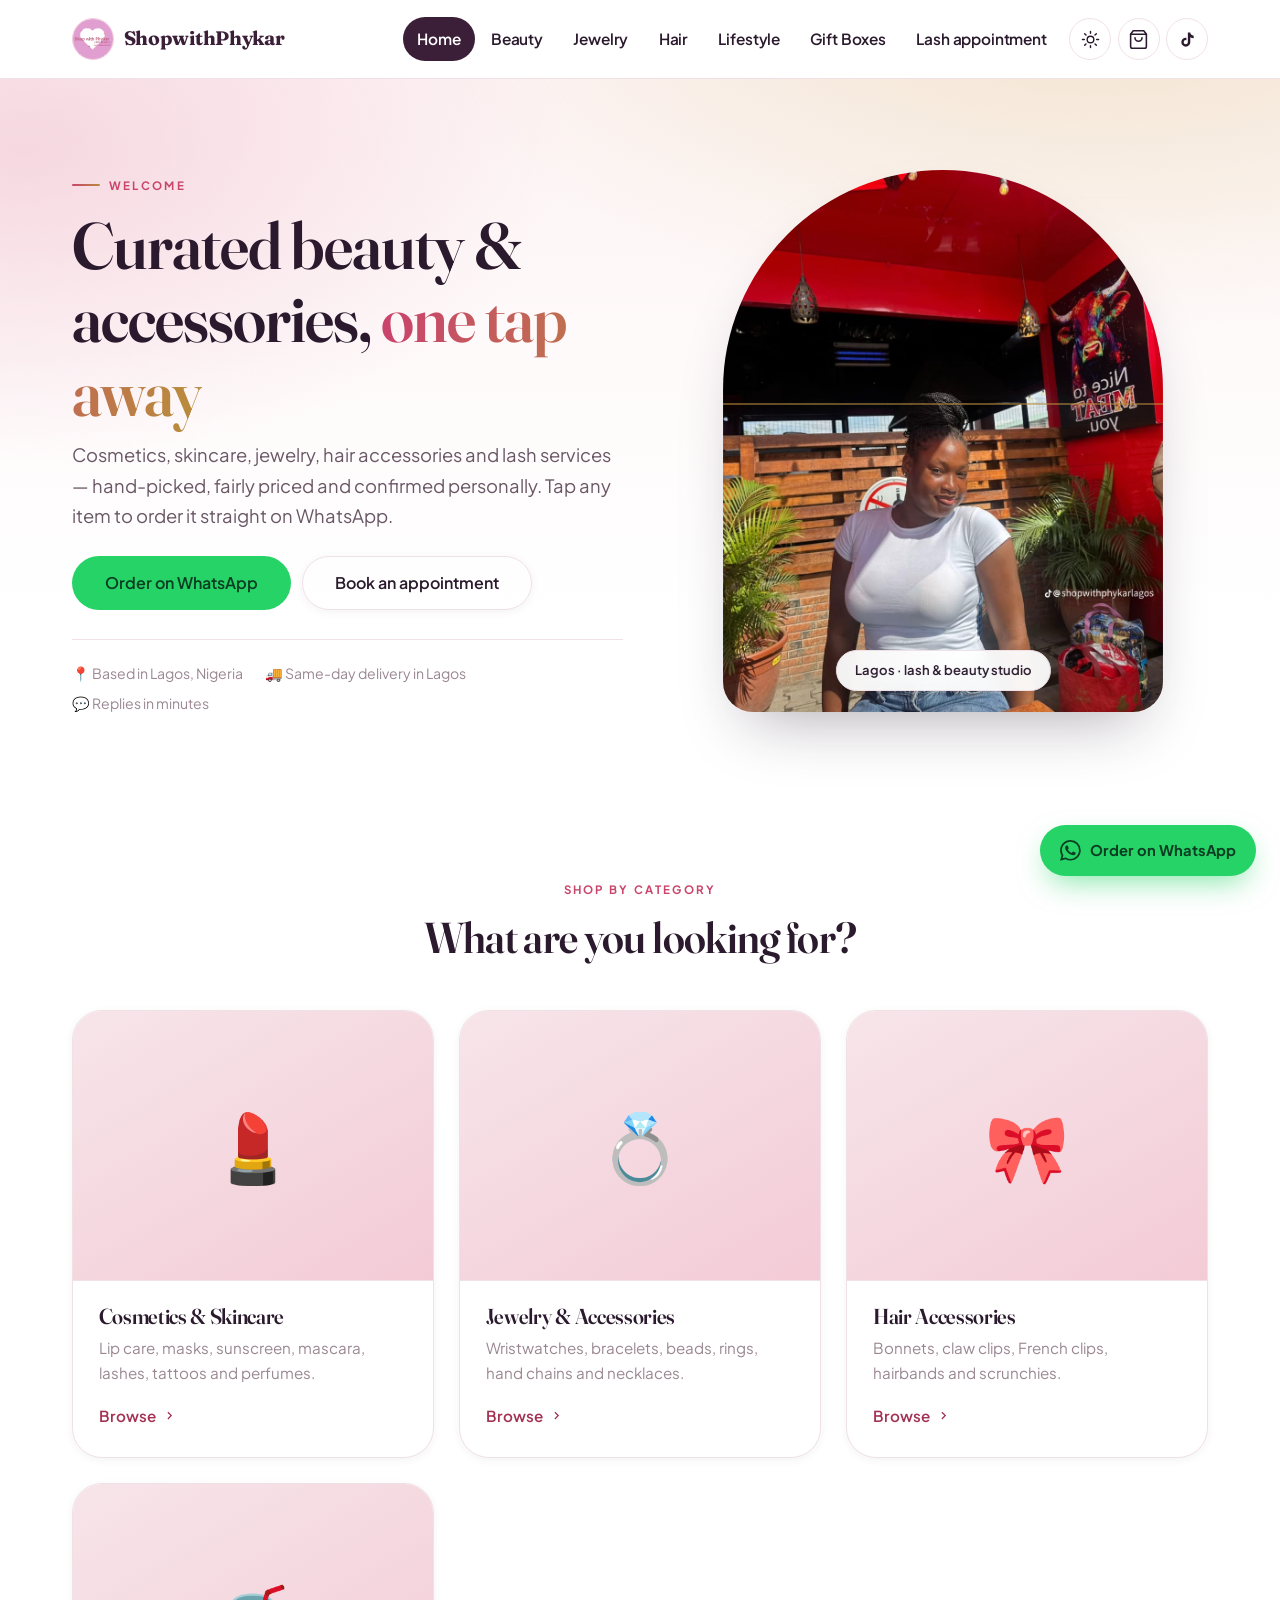
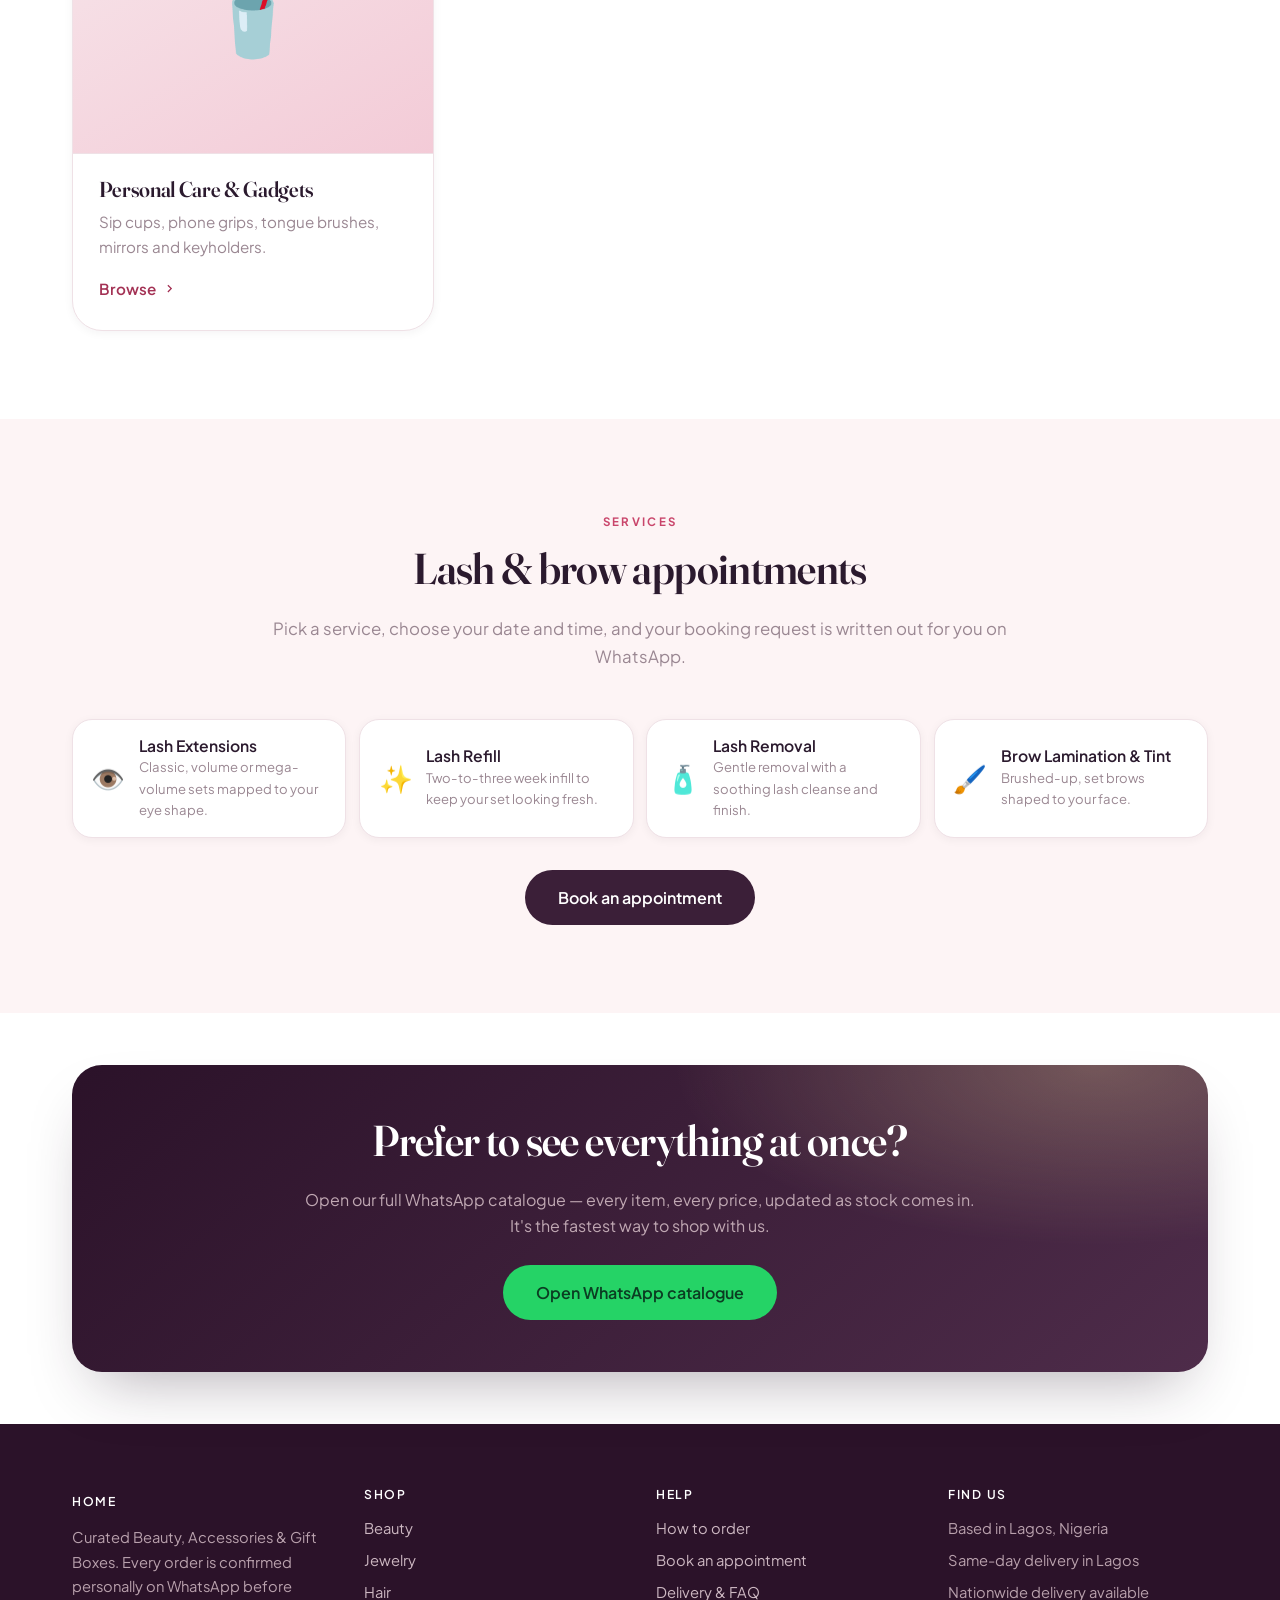
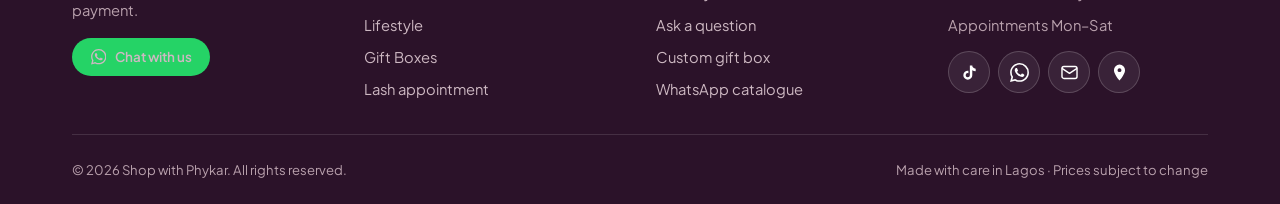
==== index.html @ 99efc70b "Shop with Phykar storefront Static multi-page lash and beauty studio site. No build step - the repo " ====
<!DOCTYPE html>
<html lang="en">
<head>
<meta charset="utf-8">
<meta name="viewport" content="width=device-width, initial-scale=1">
<!-- Colour theme, resolved before first paint so dark mode never flashes light.
     Must stay inline and in <head>: app.js loads at the end of <body> and would
     be far too late. A stored choice wins over the OS preference, so turning
     dark mode off is not silently undone on the next visit. -->
<script>(function(){var d=document.documentElement,t="light";try{var s=localStorage.getItem("phykar.theme.v1");if(s==="dark"||s==="light"){t=s}else if(window.matchMedia&&matchMedia("(prefers-color-scheme: dark)").matches){t="dark"}}catch(e){}d.setAttribute("data-theme",t)})();</script>
<title>Shop with Phykar | Beauty, Accessories &amp; Gift Boxes in Lagos</title>
<meta name="description" content="Cosmetics, skincare, jewelry, hair accessories, lash and beauty services and gift boxes from ₦10,000. Book an appointment or order in one tap on WhatsApp.">
<meta name="theme-color" content="#3b1f38">
<link rel="canonical" href="index.html">

<meta property="og:type" content="website">
<meta property="og:title" content="Shop with Phykar | Curated Beauty, Accessories &amp; Gift Boxes">
<meta property="og:description" content="Cosmetics, jewelry, hair accessories and beauty services. Order in one tap on WhatsApp. Gift boxes from ₦10,000.">
<meta property="og:site_name" content="Shop with Phykar">
<meta property="og:locale" content="en_NG">
<meta name="twitter:card" content="summary_large_image">

<link rel="icon" href="assets/img/logo.png" type="image/png" sizes="any">
<link rel="apple-touch-icon" href="assets/img/logo.png">
<link rel="preconnect" href="https://fonts.googleapis.com">
<link rel="preconnect" href="https://fonts.gstatic.com" crossorigin>
<link href="https://fonts.googleapis.com/css2?family=Fraunces:opsz,wght@9..144,500;9..144,600;9..144,700&family=Plus+Jakarta+Sans:wght@400;500;600;700&display=swap" rel="stylesheet">
<link rel="stylesheet" href="assets/css/styles.css">

<script type="application/ld+json">
{
  "@context": "https://schema.org",
  "@type": "Store",
  "name": "Shop with Phykar",
  "description": "Curated cosmetics, skincare, jewelry, hair accessories, beauty services and gift boxes. Direct WhatsApp ordering.",
  "areaServed": "Nigeria",
  "currenciesAccepted": "NGN",
  "telephone": "+2348101447062",
  "sameAs": ["https://www.tiktok.com/@shopwithphykarlagos"],
  "potentialAction": {
    "@type": "ContactPoint",
    "telephone": "+2348101447062",
    "contactType": "customer service",
    "availableLanguage": ["en"]
  }
}
</script>
</head>

<body data-page="index.html">
<a class="skip-link" href="#main">Skip to content</a>

<header id="site-header"></header>

<main id="main">

  <!-- ================================================== HERO =========== -->
  <section class="hero">
    <div class="wrap hero-grid">
      <div>
        <span class="eyebrow">Welcome</span>
        <h1>Curated beauty &amp; accessories, <span class="accent">one tap away</span></h1>
        <p class="hero-lede">
          Cosmetics, skincare, jewelry, hair accessories and lash services — hand-picked,
          fairly priced and confirmed personally. Tap any item to order it straight on WhatsApp.
        </p>

        <div class="hero-actions">
          <a class="btn btn-wa btn-lg" data-wa="Hi Phykar! I'd like to place an order 🙏" href="#">Order on WhatsApp</a>
          <a class="btn btn-ghost btn-lg" href="appointments.html">Book an appointment</a>
        </div>

        <div class="hero-meta">
          <span>📍 Based in Lagos, Nigeria</span>
          <span>🚚 Same-day delivery in Lagos</span>
          <span>💬 Replies in minutes</span>
        </div>
      </div>

      <div class="hero-portrait" id="brand-face" aria-hidden="true"></div>
    </div>
  </section>

  <!-- ================================================== CATEGORIES ====== -->
  <section id="categories">
    <div class="wrap">
      <div class="section-head center">
        <span class="eyebrow">Shop by category</span>
        <h2>What are you looking for?</h2>
      </div>
      <div class="grid cat-grid" id="category-cards"></div>
    </div>
  </section>

  <!-- ================================================== SERVICES ======== -->
  <section id="services" class="bg-blush">
    <div class="wrap">
      <div class="section-head center">
        <span class="eyebrow">Services</span>
        <h2>Lash &amp; brow appointments</h2>
        <p>Pick a service, choose your date and time, and your booking request is written out for you on WhatsApp.</p>
      </div>
      <div class="svc-strip" id="service-strip"></div>
      <div style="margin-top:2rem;text-align:center">
        <a class="btn btn-dark btn-lg" href="appointments.html">Book an appointment</a>
      </div>
    </div>
  </section>

  <!-- ================================================== CTA BANNER ====== -->
  <section class="tight">
    <div class="wrap">
      <div class="cta">
        <h2>Prefer to see everything at once?</h2>
        <p>
          Open our full WhatsApp catalogue — every item, every price, updated as stock comes in.
          It's the fastest way to shop with us.
        </p>
        <div class="cta-actions">
          <a class="btn btn-wa btn-lg" href="https://wa.me/c/2348101447062" target="_blank" rel="noopener">Open WhatsApp catalogue</a>
        </div>
      </div>
    </div>
  </section>

</main>

<footer id="site-footer"></footer>
<a id="wa-float" href="#"></a>

<script src="assets/js/data.js"></script>
<script src="assets/js/app.js"></script>
<script>
  /* wire the hero buttons through the shared WhatsApp link builder */
  (function () {
    var ready = setInterval(function () {
      if (!window.Phykar) return;
      clearInterval(ready);
      document.querySelectorAll("[data-wa]").forEach(function (a) {
        a.href = window.Phykar.waLink(a.getAttribute("data-wa"));
        a.target = "_blank";
        a.rel = "noopener";
      });
    }, 30);
  })();
</script>
</body>
</html>
---- assets/css/styles.css ----
/* ==========================================================================
   Shop with Phykar — Design System
   One stylesheet for every page. Mobile-first, no build step.
   1. Tokens      5. Header/nav      9.  Bundles
   2. Reset       6. Hero            10. Box builder
   3. Layout      7. Cards           11. Appointments
   4. Buttons     8. Products        12. Footer, float, motion
   ========================================================================== */

/* --------------------------------------------------------------------------
   1. Tokens
   -------------------------------------------------------------------------- */
:root {
  /* Brand */
  --plum:        #3b1f38;
  --plum-deep:   #2b1229;
  --plum-soft:   #4e2c4a;
  --rose:        #c9456b;
  --rose-deep:   #a33154;
  --rose-light:  #f3cbd7;
  --blush:       #fdf4f5;
  --blush-2:     #f7e5ea;
  --gold:        #b98a3e;
  --gold-light:  #e4cd97;
  --cream:       #fcf8f3;

  /* Neutrals */
  --ink:         #2b1a2e;
  --body:        #6a5765;
  --muted:       #9a8792;
  --line:        #efe1e6;
  --surface:     #ffffff;

  /* Semantic */
  --wa:          #25d366;
  --wa-deep:     #1da851;
  --wa-ink:      #0b3d22;
  --tt:          #111111;
  --tt-pink:     #fe2c55;
  --tt-cyan:     #25f4ee;

  /* Type */
  --font-display: "Fraunces", Georgia, "Times New Roman", serif;
  --font-body:    "Plus Jakarta Sans", -apple-system, BlinkMacSystemFont, "Segoe UI", Roboto, Helvetica, Arial, sans-serif;

  /* Space + shape */
  --wrap: 1200px;
  --gap: clamp(1rem, 2.4vw, 1.75rem);
  --radius-sm: 12px;
  --radius: 20px;
  --radius-lg: 30px;
  --shadow-sm: 0 2px 10px rgba(43, 26, 46, .05);
  --shadow: 0 12px 32px -14px rgba(43, 26, 46, .22);
  --shadow-lg: 0 30px 64px -26px rgba(43, 26, 46, .38);
  --ring: 0 0 0 3px rgba(201, 69, 107, .26);

  /* Semantic surface tokens. Kept separate from the raw palette so dark mode
     only has to re-point these instead of hunting down hardcoded colours. */
  --page:      #ffffff;                /* page canvas, distinct from card --surface */
  --glass:     rgba(255, 255, 255, .9);/* sticky header backdrop */
  --rose-text: #c9456b;                /* rose used as text, not as a fill */
  --pick-on:   #fff5f7;                /* selected service / bundle pick */
  --art-glow:  rgba(255, 255, 255, .5);/* sheen over product art */
  --chip-bg:   rgba(255, 255, 255, .94);/* floating chip over a photo */
  --chip-ink:  #2b1a2e;                /* text on that chip */
  --chip-line: #efe1e6;                /* border on that chip */

  color-scheme: light;
}

/* --------------------------------------------------------------------------
   1b. Dark mode

   Only the semantic tokens above change. Every component in this file paints
   from tokens, so nothing else needs a dark-specific rule. `html[...]` beats
   `:root` on specificity so no !important is needed anywhere.
   -------------------------------------------------------------------------- */
html[data-theme="dark"] {
  color-scheme: dark;

  --page:      #150d16;
  --surface:   #221629;
  --blush:     #2b1c30;
  --blush-2:   #332034;
  --cream:     #1e1420;

  --ink:       #f7edf2;
  --body:      #d9c7d2;
  --muted:     #a9929f;
  --line:      #3a2a3d;

  --plum:      #4a2745;
  --plum-soft: #5a3053;
  --gold:      #d3a355;

  /* Links and rose-coloured text need lifting to stay legible on a dark
     canvas; rose used as a fill stays put so white-on-rose keeps its ratio. */
  --rose-deep: #f0a0ba;
  --rose-text: #e5809f;
  --rose-light:#7a4a5f;

  --glass:     rgba(21, 13, 22, .82);
  --pick-on:   rgba(201, 69, 107, .2);
  --art-glow:  rgba(255, 255, 255, .06);
  /* A chip that stays white would put near-white text on a near-white pill,
     so it flips to a dark translucent one and the ink flips with it. */
  --chip-bg:   rgba(21, 13, 22, .78);
  --chip-ink:  #f7edf2;
  --chip-line: #3a2a3d;

  /* Dark surfaces rely on borders more than shadows, so deepen rather than
     soften them. */
  --shadow-sm: 0 2px 10px rgba(0, 0, 0, .45);
  --shadow:    0 12px 32px -14px rgba(0, 0, 0, .65);
  --shadow-lg: 0 30px 64px -26px rgba(0, 0, 0, .8);
  --ring:      0 0 0 3px rgba(201, 69, 107, .5);
}

/* --------------------------------------------------------------------------
   2. Reset + base
   -------------------------------------------------------------------------- */
*, *::before, *::after { box-sizing: border-box; }

html { -webkit-text-size-adjust: 100%; scroll-behavior: smooth; }

body {
  margin: 0;
  background: var(--page);
  color: var(--body);
  font-family: var(--font-body);
  font-size: 1rem;
  line-height: 1.65;
  -webkit-font-smoothing: antialiased;
  overflow-x: hidden;
}

img, svg, picture { max-width: 100%; display: block; }
button, input, select, textarea { font: inherit; color: inherit; }
a { color: var(--rose-deep); text-decoration: none; }
a:hover { text-decoration: underline; }

h1, h2, h3, h4 {
  font-family: var(--font-display);
  color: var(--ink);
  line-height: 1.12;
  margin: 0 0 .5em;
  font-weight: 600;
  letter-spacing: -.015em;
  font-variation-settings: "opsz" 96, "SOFT" 0, "WONK" 0;
}
h1 { font-size: clamp(2.3rem, 6vw, 4.1rem); }
h2 { font-size: clamp(1.75rem, 4vw, 2.7rem); }
h3 { font-size: clamp(1.1rem, 2.2vw, 1.4rem); }
p  { margin: 0 0 1rem; }
strong { color: var(--ink); font-weight: 600; }

:focus-visible { outline: none; box-shadow: var(--ring); border-radius: 8px; }

.skip-link {
  position: absolute;
  left: -9999px;
  top: 0;
  z-index: 200;
  background: var(--plum);
  color: #fff;
  padding: .75rem 1.25rem;
  border-radius: 0 0 var(--radius-sm) 0;
}
.skip-link:focus { left: 0; }

/* --------------------------------------------------------------------------
   3. Layout
   -------------------------------------------------------------------------- */
.wrap {
  width: 100%;
  max-width: var(--wrap);
  margin-inline: auto;
  padding-inline: clamp(1.1rem, 4vw, 2rem);
}

section { padding-block: clamp(3rem, 7vw, 5.5rem); }
section.tight { padding-block: clamp(2rem, 4.5vw, 3.25rem); }

.section-head { max-width: 62ch; margin-bottom: clamp(1.75rem, 4vw, 3rem); }
.section-head.center { margin-inline: auto; text-align: center; }
.section-head p { color: var(--muted); font-size: 1.05rem; margin-bottom: 0; }

.eyebrow {
  display: inline-flex;
  align-items: center;
  gap: .55rem;
  font-size: .72rem;
  font-weight: 700;
  letter-spacing: .2em;
  text-transform: uppercase;
  color: var(--rose-text);
  margin-bottom: .9rem;
}
.eyebrow::before {
  content: "";
  width: 28px;
  height: 2px;
  border-radius: 2px;
  background: linear-gradient(90deg, var(--rose), var(--gold));
}
.section-head.center .eyebrow::before { display: none; }

.bg-blush { background: var(--blush); }
.bg-cream { background: var(--cream); }
.bg-plum  { background: var(--plum); color: #e6d5dd; }
.bg-plum h2, .bg-plum h3 { color: #fff; }
.bg-plum .section-head p { color: #c0a8b3; }

/* --------------------------------------------------------------------------
   4. Buttons
   -------------------------------------------------------------------------- */
.btn {
  --btn-bg: var(--rose);
  --btn-fg: #fff;
  display: inline-flex;
  align-items: center;
  justify-content: center;
  gap: .55rem;
  padding: .85rem 1.6rem;
  border: 1px solid transparent;
  border-radius: 999px;
  background: var(--btn-bg);
  color: var(--btn-fg);
  font-size: .93rem;
  font-weight: 600;
  line-height: 1.2;
  text-align: center;
  cursor: pointer;
  transition: transform .18s ease, box-shadow .18s ease, background .18s ease, color .18s ease;
  text-decoration: none;
}
.btn:hover { text-decoration: none; transform: translateY(-2px); }
.btn:active { transform: translateY(0); }

.btn-wa    { --btn-bg: var(--wa);    --btn-fg: var(--wa-ink); }
.btn-wa:hover { --btn-bg: var(--wa-deep); --btn-fg: #fff; }
.btn-dark   { --btn-bg: var(--plum); }
.btn-dark:hover { --btn-bg: var(--plum-soft); }
.btn-ghost  {
  --btn-bg: transparent;
  --btn-fg: var(--ink);
  border-color: var(--line);
  box-shadow: var(--shadow-sm);
}
.btn-ghost:hover { border-color: var(--rose); color: var(--rose-deep); }
.btn-onDark { --btn-bg: #fff; --btn-fg: var(--plum); }
.btn-onDark:hover { --btn-bg: var(--cream); }
.btn-tt     { --btn-bg: var(--tt); --btn-fg: #fff; }
.btn-tt:hover { --btn-bg: #2a2a2a; }
.btn-lg  { padding: 1.05rem 2rem; font-size: 1rem; }
.btn-sm  { padding: .6rem 1.1rem; font-size: .84rem; }
.btn-block { width: 100%; }
.btn[disabled], .btn[aria-disabled="true"] { opacity: .45; pointer-events: none; }
.btn .ico { width: 1.15em; height: 1.15em; flex: none; }

.link-arrow {
  display: inline-flex;
  align-items: center;
  gap: .4rem;
  font-weight: 600;
  color: var(--rose-deep);
}
.link-arrow .ico { width: 1em; height: 1em; transition: transform .18s ease; }
.link-arrow:hover .ico { transform: translateX(4px); }

/* --------------------------------------------------------------------------
   5. Header / nav — brand left, links + cart + TikTok right
   -------------------------------------------------------------------------- */
.site-header {
  position: sticky;
  top: 0;
  z-index: 90;
  background: var(--glass);
  backdrop-filter: blur(16px);
  -webkit-backdrop-filter: blur(16px);
  border-bottom: 1px solid var(--line);
  transition: box-shadow .2s ease;
}
.site-header.scrolled { box-shadow: var(--shadow-sm); }

.nav {
  display: flex;
  align-items: center;
  gap: .5rem;
  min-height: 78px;
  padding-block: .6rem;
}

/* Brand lockup, far left: circular logo beside the wordmark. The auto right
   margin is what pushes the nav links, cart and TikTok across to the right. */
.brand {
  display: inline-flex;
  align-items: center;
  gap: .6rem;
  margin-right: auto;
  min-width: 0;
  text-decoration: none;
  color: var(--plum);
}
.brand:hover { text-decoration: none; }
.brand-mark {
  flex: none;
  display: grid;
  place-items: center;
  width: 42px;
  height: 42px;
  padding: 0;
  border-radius: 50%;
  border: 1.5px solid var(--rose-light);
  background: linear-gradient(135deg, var(--rose) 0%, var(--gold) 100%);
  overflow: hidden;
}
.brand-mark img { display: block; width: 100%; height: 100%; object-fit: cover; }
.brand-name {
  font-family: var(--font-display);
  font-size: 1.22rem;
  font-weight: 700;
  letter-spacing: -.015em;
  line-height: 1.1;
  color: var(--plum);
  white-space: nowrap;
  transition: color .18s ease;
}
.brand:hover .brand-name { color: var(--rose-deep); }
.brand:focus-visible { outline: 2px solid var(--rose); outline-offset: 4px; border-radius: 999px; }

.nav-links { display: flex; align-items: center; gap: .1rem; list-style: none; margin: 0; padding: 0; }
.nav-links a {
  display: block;
  padding: .6rem .9rem;
  border-radius: 999px;
  color: var(--ink);
  font-size: .96rem;
  font-weight: 600;
  letter-spacing: -.01em;
  white-space: nowrap;
  transition: background .18s ease, color .18s ease;
}
.nav-links a:hover { background: var(--blush-2); color: var(--rose-deep); text-decoration: none; }
.nav-links a[aria-current="page"] { background: var(--plum); color: #fff; }

/* Footer "Home" link, in place of the old wordmark tile.
   Its typography comes from the shared .site-footer h4 rule further down, so it
   always matches the Shop / Help / Find us headings. */
.foot-home {
  display: inline-block;
  color: #fff !important;
  text-decoration: none;
}
.foot-home:hover { color: var(--rose-light, #f3c6d3) !important; text-decoration: underline; text-underline-offset: 4px; }
.site-footer .foot-home:focus-visible { outline: 2px solid #fff; outline-offset: 4px; border-radius: 4px; }

.nav-actions { display: flex; align-items: center; gap: .4rem; }

.icon-btn {
  display: inline-grid;
  place-items: center;
  width: 42px;
  height: 42px;
  border-radius: 50%;
  border: 1px solid var(--line);
  background: var(--surface);
  color: var(--ink);
  transition: transform .18s ease, border-color .18s ease, background .18s ease;
}
.icon-btn:hover { text-decoration: none; transform: translateY(-2px); border-color: var(--rose-light); background: var(--blush); }
.icon-btn .ico { width: 19px; height: 19px; }
.icon-btn.tt:hover { background: var(--tt); border-color: var(--tt); color: #fff; }

/* Dark mode toggle. Only one of the two glyphs is ever mounted, and the sun
   means "switch to light", the moon means "switch to dark". */
.theme-toggle .ico-moon { display: none; }
html[data-theme="dark"] .theme-toggle .ico-sun { display: none; }
html[data-theme="dark"] .theme-toggle .ico-moon { display: block; }

.nav-toggle {
  display: none;
  width: 44px;
  height: 44px;
  padding: 0;
  border: 1px solid var(--line);
  border-radius: 14px;
  background: var(--surface);
  cursor: pointer;
}
.nav-toggle span {
  display: block;
  width: 19px;
  height: 2px;
  margin: 3.5px auto;
  border-radius: 2px;
  background: var(--ink);
  transition: transform .25s ease, opacity .2s ease;
}
.nav-toggle[aria-expanded="true"] span:nth-child(1) { transform: translateY(5.5px) rotate(45deg); }
.nav-toggle[aria-expanded="true"] span:nth-child(2) { opacity: 0; }
.nav-toggle[aria-expanded="true"] span:nth-child(3) { transform: translateY(-5.5px) rotate(-45deg); }

/* Mobile: burger left, actions right, links in the drawer */
@media (max-width: 1000px) {
  .nav { min-height: 70px; }
  .nav-toggle { display: block; }
  .desktop-only { display: none !important; }

  .nav-menu {
    position: fixed;
    inset: 70px 0 auto 0;
    background: var(--surface);
    border-bottom: 1px solid var(--line);
    box-shadow: var(--shadow);
    padding: .5rem clamp(1.1rem, 4vw, 2rem) 1.5rem;
    display: none;
    max-height: calc(100dvh - 70px);
    overflow-y: auto;
  }
  .nav-menu.open { display: block; }
  .nav-links { flex-direction: column; align-items: stretch; gap: .2rem; }
  .nav-links a {
    padding: 1rem 1.1rem;
    border-radius: 14px;
    font-size: 1.12rem;
    font-weight: 600;
    border-bottom: 1px solid var(--line);
  }
  .nav-links li:last-child a { border-bottom: 0; }
  .nav-menu .btn { margin-top: .9rem; }
}
@media (min-width: 1001px) {
  /* the drawer is mobile-only: never render its links alongside the desktop bar */
  .nav-menu { display: none; }
}

/* Narrow phones: shrink the lockup so the burger, theme toggle and cart still
   fit on the row. */
@media (max-width: 460px) {
  .brand { gap: .45rem; }
  .brand-mark { width: 36px; height: 36px; }
  .brand-name { font-size: 1.02rem; }
}

/* The mobile row is: lockup | burger | theme toggle + cart + TikTok. Once
   TikTok is dropped there is room to 380px, so it goes first — it is still in
   the social row of the footer on every page. */
@media (max-width: 430px) {
  .nav-actions .tt { display: none; }
}

/* Below that the wordmark no longer fits beside the burger and two buttons.
   Drop the text and keep the circular mark; .brand's aria-label still carries
   the full name, so the link is still named for screen readers. */
@media (max-width: 380px) {
  .brand-name { display: none; }
}

/* 1001-1200px: the tightest part of the desktop bar. The lockup shares the row
   with all seven links — the last one, "Lash appointment", is by far the
   longest — plus three action buttons. Trim the wordmark, the link type and the
   buttons across this band; wider than 1200px there is room at full size. */
@media (min-width: 1001px) and (max-width: 1200px) {
  .brand-name { font-size: 1.05rem; }
  .nav-links a { font-size: .9rem; padding-inline: .6rem; }
  .nav-actions .icon-btn { width: 40px; height: 40px; }
}

/* --------------------------------------------------------------------------
   6. Hero
   -------------------------------------------------------------------------- */
.hero {
  position: relative;
  overflow: hidden;
  background:
    radial-gradient(1100px 520px at 86% -10%, rgba(228, 205, 151, .4), transparent 62%),
    radial-gradient(900px 520px at 2% 10%, rgba(243, 203, 215, .7), transparent 60%),
    linear-gradient(180deg, var(--blush), var(--page) 76%);
  padding-block: clamp(2.5rem, 7vw, 5.5rem) clamp(2.5rem, 6vw, 4.5rem);
}
.hero-grid { display: grid; gap: clamp(2rem, 5vw, 3.5rem); align-items: center; grid-template-columns: 1fr; }
@media (min-width: 940px) { .hero-grid { grid-template-columns: 1.02fr .98fr; } }

.hero h1 { margin-bottom: .7rem; }
.hero h1 .accent {
  background: linear-gradient(100deg, var(--rose) 8%, var(--gold) 92%);
  -webkit-background-clip: text;
  background-clip: text;
  color: transparent;
}
.hero-lede { font-size: clamp(1.02rem, 2vw, 1.15rem); max-width: 52ch; color: var(--body); }
.hero-actions { display: flex; flex-wrap: wrap; gap: .7rem; margin: 1.5rem 0 0; }

.hero-meta {
  display: flex;
  flex-wrap: wrap;
  gap: .4rem 1.4rem;
  font-size: .88rem;
  color: var(--muted);
  margin-top: 1.8rem;
  padding-top: 1.4rem;
  border-top: 1px solid var(--line);
}

/* Brand portrait */
.hero-portrait { position: relative; }
.portrait-frame {
  position: relative;
  border-radius: 220px 220px var(--radius-lg) var(--radius-lg);
  overflow: hidden;
  box-shadow: var(--shadow-lg);
  background: linear-gradient(160deg, var(--blush-2), var(--rose-light));
  aspect-ratio: 3 / 3.7;
  max-width: 440px;
  margin-inline: auto;
}
.portrait-frame img { width: 100%; height: 100%; object-fit: cover; object-position: center 22%; }
.portrait-ring {
  position: absolute;
  inset: -14px -14px auto -14px;
  height: 46%;
  border: 2px solid var(--gold);
  border-radius: 220px 220px 0 0 / 180px 180px 0 0;
  pointer-events: none;
  opacity: .55;
}
.portrait-tag {
  position: absolute;
  left: 50%;
  bottom: 1.35rem;
  transform: translateX(-50%);
  background: var(--chip-bg);
  backdrop-filter: blur(8px);
  border: 1px solid var(--chip-line);
  border-radius: 999px;
  padding: .55rem 1.1rem;
  font-size: .82rem;
  font-weight: 600;
  color: var(--chip-ink);
  white-space: nowrap;
  box-shadow: var(--shadow-sm);
}
@media (max-width: 940px) { .portrait-frame { max-width: 340px; } }

/* --------------------------------------------------------------------------
   7. Cards
   -------------------------------------------------------------------------- */
.grid { display: grid; gap: var(--gap); }
.grid-2 { grid-template-columns: repeat(auto-fit, minmax(min(100%, 300px), 1fr)); }
.grid-3 { grid-template-columns: repeat(auto-fit, minmax(min(100%, 280px), 1fr)); }
.grid-4 { grid-template-columns: repeat(auto-fit, minmax(min(100%, 230px), 1fr)); }

.card {
  position: relative;
  display: flex;
  flex-direction: column;
  background: var(--surface);
  border: 1px solid var(--line);
  border-radius: var(--radius);
  padding: 1.5rem;
  box-shadow: var(--shadow-sm);
  transition: transform .22s ease, box-shadow .22s ease, border-color .22s ease;
}
.card:hover { transform: translateY(-5px); box-shadow: var(--shadow); border-color: var(--rose-light); }
.card h3 { margin-bottom: .4rem; }
.card p  { color: var(--muted); font-size: .95rem; }

.card-icon {
  width: 50px;
  height: 50px;
  border-radius: 15px;
  display: grid;
  place-items: center;
  font-size: 1.45rem;
  margin-bottom: 1rem;
  background: linear-gradient(140deg, var(--blush-2), var(--rose-light));
  border: 1px solid var(--line);
}
.card-foot {
  margin-top: auto;
  padding-top: 1.1rem;
  display: flex;
  align-items: center;
  justify-content: space-between;
  gap: .75rem;
  font-size: .88rem;
  font-weight: 600;
  color: var(--rose-deep);
}

/* Category cards — large, image-forward, the main navigation on the home page */
.cat-grid { grid-template-columns: repeat(auto-fit, minmax(min(100%, 280px), 1fr)); gap: clamp(1.1rem, 2.2vw, 1.6rem); }
.cat-card {
  display: block;
  padding: 0;
  overflow: hidden;
  border-radius: var(--radius-lg);
  background: var(--surface);
  border: 1px solid var(--line);
  box-shadow: var(--shadow-sm);
  transition: transform .24s ease, box-shadow .24s ease, border-color .24s ease;
}
.cat-card:hover { transform: translateY(-7px); box-shadow: var(--shadow-lg); border-color: var(--rose-light); text-decoration: none; }
.cat-art {
  aspect-ratio: 4 / 3;
  display: grid;
  place-items: center;
  font-size: clamp(3rem, 8vw, 4.2rem);
  background: linear-gradient(150deg, var(--blush-2), var(--rose-light));
  border-bottom: 1px solid var(--line);
  transition: background .24s ease;
}
.cat-card:hover .cat-art { background: linear-gradient(150deg, var(--rose-light), var(--gold-light)); }
.cat-body { padding: 1.5rem 1.6rem 1.7rem; }
.cat-body h3 { font-size: 1.35rem; margin-bottom: .4rem; }
.cat-body p { color: var(--muted); font-size: .95rem; margin-bottom: 0; }
.cat-arrow {
  display: inline-flex;
  align-items: center;
  gap: .4rem;
  margin-top: 1.1rem;
  font-weight: 600;
  font-size: .95rem;
  color: var(--rose-deep);
}
.cat-arrow .ico { width: 1em; height: 1em; transition: transform .18s ease; }
.cat-card:hover .cat-arrow .ico { transform: translateX(4px); }

.step-num {
  font-family: var(--font-display);
  font-size: 2.5rem;
  line-height: 1;
  color: var(--rose-light);
  margin-bottom: .4rem;
}

/* CTA strip directly beneath the gift tiers */
.under-cta {
  display: flex;
  flex-wrap: wrap;
  align-items: center;
  justify-content: space-between;
  gap: 1.25rem 2rem;
  margin-top: clamp(2rem, 4vw, 3rem);
  padding: clamp(1.5rem, 3vw, 2.25rem);
  background: var(--blush);
  border: 1px solid var(--line);
  border-radius: var(--radius-lg);
}
.under-cta p { margin: 0; color: var(--muted); max-width: 52ch; }

/* Compact service strip */
.svc-strip { display: grid; gap: .8rem; grid-template-columns: repeat(auto-fit, minmax(min(100%, 210px), 1fr)); }
.svc-item {
  display: flex;
  align-items: center;
  gap: .85rem;
  background: var(--surface);
  border: 1px solid var(--line);
  border-radius: var(--radius);
  padding: 1rem 1.15rem;
  box-shadow: var(--shadow-sm);
  transition: transform .2s ease, box-shadow .2s ease, border-color .2s ease;
}
.svc-item:hover { transform: translateY(-3px); box-shadow: var(--shadow); border-color: var(--rose-light); text-decoration: none; }
.svc-item .ico-face { font-size: 1.7rem; line-height: 1; flex: none; }
.svc-item b { display: block; color: var(--ink); font-size: .98rem; font-weight: 600; line-height: 1.3; }
.svc-item span { font-size: .82rem; color: var(--muted); }

/* --------------------------------------------------------------------------
   8. Products
   -------------------------------------------------------------------------- */
.toolbar { display: flex; flex-wrap: wrap; align-items: center; gap: .75rem; margin-bottom: 1.6rem; }
.search { position: relative; flex: 1 1 240px; min-width: 0; }
.search input {
  width: 100%;
  padding: .8rem 1rem .8rem 2.7rem;
  border: 1px solid var(--line);
  border-radius: 999px;
  background: var(--surface);
  font-size: .95rem;
}
.search input::placeholder { color: var(--muted); }
.search:focus-within { border-color: var(--rose); }
.search .ico { position: absolute; left: 1rem; top: 50%; transform: translateY(-50%); width: 1.05rem; height: 1.05rem; color: var(--muted); pointer-events: none; }

.chips { display: flex; flex-wrap: wrap; gap: .45rem; }
.chip {
  border: 1px solid var(--line);
  background: var(--surface);
  color: var(--body);
  border-radius: 999px;
  padding: .55rem 1rem;
  font-size: .87rem;
  font-weight: 500;
  cursor: pointer;
  transition: all .18s ease;
}
.chip:hover { border-color: var(--rose-light); color: var(--rose-deep); }
.chip[aria-pressed="true"] { background: var(--plum); border-color: var(--plum); color: #fff; }

.products { display: grid; gap: var(--gap); grid-template-columns: repeat(auto-fill, minmax(min(100%, 220px), 1fr)); }

.product {
  display: flex;
  flex-direction: column;
  background: var(--surface);
  border: 1px solid var(--line);
  border-radius: var(--radius);
  overflow: hidden;
  box-shadow: var(--shadow-sm);
  transition: transform .2s ease, box-shadow .2s ease, border-color .2s ease;
}
.product:hover { transform: translateY(-4px); box-shadow: var(--shadow); border-color: var(--rose-light); }

.product-art {
  position: relative;
  aspect-ratio: 1 / 1;
  display: grid;
  place-items: center;
  font-size: 3.2rem;
  background: linear-gradient(150deg, var(--blush-2), var(--surface));
  border-bottom: 1px solid var(--line);
  overflow: hidden;
}
.product-art img { width: 100%; height: 100%; object-fit: cover; }
.product-art::after {
  content: "";
  position: absolute;
  inset: 0;
  background: radial-gradient(circle at 50% 42%, var(--art-glow), transparent 62%);
  pointer-events: none;
}
.product-tag {
  position: absolute;
  top: .6rem;
  left: .6rem;
  z-index: 2;
  background: rgba(43, 26, 46, .88);
  color: #fff;
  font-size: .65rem;
  font-weight: 700;
  letter-spacing: .1em;
  text-transform: uppercase;
  padding: .28rem .6rem;
  border-radius: 999px;
}
.product-tag.bestseller { background: linear-gradient(120deg, var(--rose), var(--gold)); }

.product-body { padding: .95rem 1rem 1.05rem; display: flex; flex-direction: column; flex: 1; }
.product-body h3 { font-size: 1rem; margin-bottom: .25rem; font-family: var(--font-body); font-weight: 600; letter-spacing: -.01em; }
.product-cat { font-size: .73rem; color: var(--muted); text-transform: uppercase; letter-spacing: .08em; margin-bottom: .55rem; }

.price {
  font-family: var(--font-display);
  font-size: 1.18rem;
  font-weight: 600;
  color: var(--ink);
  margin-top: auto;
  display: flex;
  align-items: baseline;
  gap: .35rem;
  flex-wrap: wrap;
}
.price small { font-family: var(--font-body); font-size: .72rem; font-weight: 500; color: var(--muted); }
.price.is-dm { font-family: var(--font-body); font-size: .86rem; font-weight: 600; color: var(--rose-deep); }

.product-actions { display: flex; gap: .45rem; margin-top: .85rem; }
.product-actions .btn { flex: 1; }

.empty {
  grid-column: 1 / -1;
  text-align: center;
  padding: 3rem 1rem;
  color: var(--muted);
  border: 1px dashed var(--line);
  border-radius: var(--radius);
  background: var(--blush);
}

/* --------------------------------------------------------------------------
   9. Bundles
   -------------------------------------------------------------------------- */
.tier-grid { grid-template-columns: repeat(auto-fit, minmax(min(100%, 275px), 1fr)); }

.tier {
  position: relative;
  display: flex;
  flex-direction: column;
  background: var(--surface);
  border: 1px solid var(--line);
  border-radius: var(--radius-lg);
  padding: 1.9rem 1.6rem;
  box-shadow: var(--shadow-sm);
  transition: transform .22s ease, box-shadow .22s ease;
}
.tier:hover { transform: translateY(-6px); box-shadow: var(--shadow-lg); }

.tier.featured {
  border: 2px solid transparent;
  background: linear-gradient(var(--plum), var(--plum)) padding-box,
              linear-gradient(140deg, var(--gold), var(--rose), var(--gold)) border-box;
  color: #e6d5dd;
  box-shadow: var(--shadow-lg);
}
.tier.featured h3, .tier.featured .tier-price { color: #fff; }
.tier.featured li { color: #d7c4cd; border-color: rgba(255, 255, 255, .14); }
.tier.featured li b { color: #fff; }

.tier-ribbon {
  position: absolute;
  top: -13px;
  left: 50%;
  transform: translateX(-50%);
  background: linear-gradient(120deg, var(--gold), #f2dd9a);
  color: var(--plum-deep);
  font-size: .7rem;
  font-weight: 800;
  letter-spacing: .12em;
  text-transform: uppercase;
  padding: .35rem .9rem;
  border-radius: 999px;
  white-space: nowrap;
  box-shadow: var(--shadow-sm);
}
.tier-emoji { font-size: 2.4rem; line-height: 1; margin-bottom: .6rem; }
/* Photo alternative to the tier emoji. Same portrait framing as the product
   cards, inset so the tier's own padding still reads as the card edge. */
.tier-art {
  margin: -.4rem 0 1rem;
  border-radius: var(--radius);
  overflow: hidden;
  background: var(--blush);
  aspect-ratio: 4 / 5;
}
.tier-art img { width: 100%; height: 100%; object-fit: cover; display: block; }
.tier.featured .tier-art { background: rgba(255, 255, 255, .08); }
.tier h3 { margin-bottom: .15rem; }
.tier-sub { font-size: .85rem; color: var(--muted); margin-bottom: 1.1rem; }
.tier.featured .tier-sub { color: #c0a8b3; }

.tier-price {
  font-family: var(--font-display);
  font-size: clamp(2.2rem, 6vw, 2.9rem);
  font-weight: 600;
  color: var(--ink);
  line-height: 1;
  letter-spacing: -.02em;
  display: flex;
  align-items: baseline;
  gap: .3rem;
  margin-bottom: 1.15rem;
}
.tier-price small { font-family: var(--font-body); font-size: .78rem; font-weight: 500; color: var(--muted); letter-spacing: 0; }
.tier.featured .tier-price small { color: #c0a8b3; }

.tier ul { list-style: none; margin: 0 0 1.5rem; padding: 0; display: grid; gap: .55rem; }
.tier li { display: flex; gap: .6rem; font-size: .93rem; color: var(--body); padding-bottom: .55rem; border-bottom: 1px dashed var(--line); }
.tier li:last-child { border-bottom: 0; padding-bottom: 0; }
.tier li .tick { color: var(--rose-text); flex: none; font-weight: 700; }
.tier.featured li .tick { color: var(--gold-light); }
.tier li b { color: var(--ink); font-weight: 600; }
.tier .btn { margin-top: auto; }

/* --------------------------------------------------------------------------
   10. Box builder
   -------------------------------------------------------------------------- */
.builder { display: grid; gap: var(--gap); grid-template-columns: 1fr; align-items: start; }
@media (min-width: 960px) { .builder { grid-template-columns: 1fr 350px; } .builder-summary { position: sticky; top: 100px; } }

.builder-picker, .builder-summary {
  background: var(--surface);
  border: 1px solid var(--line);
  border-radius: var(--radius);
  padding: 1.4rem;
}
.builder-summary { box-shadow: var(--shadow); }
.builder-picker h3 { margin-bottom: .2rem; }
.builder-picker > p { font-size: .92rem; color: var(--muted); }
.builder-group { margin-top: 1.5rem; }
.builder-group > h4 {
  font-family: var(--font-body);
  font-size: .76rem;
  letter-spacing: .14em;
  text-transform: uppercase;
  color: var(--rose-text);
  margin-bottom: .7rem;
  padding-bottom: .45rem;
  border-bottom: 1px solid var(--line);
}
.builder-items { display: grid; gap: .5rem; grid-template-columns: 1fr; }
@media (min-width: 560px) { .builder-items { grid-template-columns: repeat(auto-fill, minmax(min(100%, 285px), 1fr)); } }

.pick-row {
  display: flex;
  align-items: stretch;
  gap: .4rem;
  min-width: 0;
}

.pick {
  display: flex;
  align-items: center;
  gap: .55rem;
  flex: 1 1 auto;
  min-width: 0;
  text-align: left;
  padding: .6rem .7rem;
  border: 1px solid var(--line);
  border-radius: 14px;
  background: var(--surface);
  cursor: pointer;
  transition: all .16s ease;
}
.pick:hover { border-color: var(--rose-light); background: var(--blush); }
.pick .glyph { font-size: 1.35rem; flex: none; }
.pick .txt { min-width: 0; }
.pick .txt b {
  display: block;
  font-size: .86rem;
  font-weight: 600;
  color: var(--ink);
  line-height: 1.25;
  overflow: hidden;
  text-overflow: ellipsis;
  white-space: nowrap;
}
.pick .txt span { font-size: .76rem; color: var(--muted); }
.pick.is-on { border-color: var(--rose); background: var(--pick-on); }

/* − qty + stepper */
.stepper {
  display: flex;
  align-items: center;
  gap: .15rem;
  flex: none;
  padding: .25rem;
  border: 1px solid var(--line);
  border-radius: 14px;
  background: var(--surface);
}
.step {
  width: 32px;
  height: 100%;
  min-height: 34px;
  display: grid;
  place-items: center;
  padding: 0;
  border: 0;
  border-radius: 10px;
  background: var(--blush-2);
  color: var(--ink);
  font-size: 1.15rem;
  font-weight: 700;
  line-height: 1;
  cursor: pointer;
  transition: background .16s ease, color .16s ease;
}
.step:hover:not(:disabled) { background: var(--rose); color: #fff; }
.step:disabled { opacity: .3; cursor: not-allowed; }
.stepper .qty {
  min-width: 24px;
  text-align: center;
  font-size: .85rem;
  font-weight: 700;
  color: var(--ink);
  font-variant-numeric: tabular-nums;
}

.summary-list { list-style: none; margin: 0 0 1rem; padding: 0; max-height: 240px; overflow-y: auto; }
.summary-list li { display: flex; justify-content: space-between; gap: .75rem; font-size: .88rem; padding: .45rem 0; border-bottom: 1px dashed var(--line); }
.summary-list li span:last-child { color: var(--ink); font-weight: 600; white-space: nowrap; }
.summary-list .none { color: var(--muted); font-style: italic; }

.summary-row { display: flex; align-items: center; justify-content: space-between; gap: 1rem; font-size: 1.05rem; font-weight: 700; color: var(--ink); padding: .9rem 0 .2rem; }
.summary-row .tier-price { margin: 0; }
.summary-hint { font-size: .82rem; color: var(--muted); margin-bottom: 1rem; }

.field { margin-bottom: .85rem; }
.field label { display: block; font-size: .8rem; font-weight: 600; color: var(--ink); margin-bottom: .3rem; }
.field input, .field select, .field textarea {
  width: 100%;
  padding: .72rem .9rem;
  border: 1px solid var(--line);
  border-radius: 14px;
  background: var(--surface);
  font-size: .93rem;
}
.field input:focus, .field select:focus, .field textarea:focus { outline: none; border-color: var(--rose); box-shadow: var(--ring); }
.field-row { display: grid; grid-template-columns: 1fr 1fr; gap: .6rem; }
.field .hint { display: block; font-size: .78rem; color: var(--muted); margin-top: .3rem; }

.link-btn { background: none; border: 0; padding: 0; color: var(--rose-deep); font-size: .88rem; font-weight: 600; cursor: pointer; text-decoration: underline; }

/* --------------------------------------------------------------------------
   11. Appointments
   -------------------------------------------------------------------------- */
.appt { display: grid; gap: var(--gap); grid-template-columns: 1fr; align-items: start; }
@media (min-width: 980px) { .appt { grid-template-columns: 1fr 360px; } .appt-summary { position: sticky; top: 100px; } }

.appt-panel {
  background: var(--surface);
  border: 1px solid var(--line);
  border-radius: var(--radius);
  padding: 1.4rem;
  box-shadow: var(--shadow-sm);
}
.appt-panel + .appt-panel { margin-top: var(--gap); }
.appt-step { display: flex; align-items: center; gap: .6rem; margin-bottom: 1rem; }
.appt-step b {
  width: 27px; height: 27px;
  flex: none;
  border-radius: 50%;
  display: grid; place-items: center;
  background: var(--plum); color: #fff;
  font-size: .78rem; font-weight: 700;
  font-family: var(--font-body);
}
.appt-step h3 { margin: 0; font-size: 1.1rem; }

.appt-services { display: grid; gap: .55rem; grid-template-columns: repeat(auto-fill, minmax(min(100%, 235px), 1fr)); }
.svc-pick {
  display: flex;
  align-items: center;
  gap: .7rem;
  width: 100%;
  text-align: left;
  padding: .85rem .95rem;
  border: 1px solid var(--line);
  border-radius: 16px;
  background: var(--surface);
  cursor: pointer;
  transition: all .16s ease;
}
.svc-pick:hover { border-color: var(--rose-light); background: var(--blush); }
.svc-pick .glyph { font-size: 1.5rem; flex: none; }
.svc-pick .txt { min-width: 0; }
.svc-pick .txt b { display: block; color: var(--ink); font-size: .93rem; font-weight: 600; line-height: 1.3; }
.svc-pick .txt span { font-size: .78rem; color: var(--muted); }
.svc-pick .dur { margin-left: auto; font-size: .74rem; color: var(--muted); white-space: nowrap; flex: none; }
.svc-pick[aria-pressed="true"] { border-color: var(--rose); background: var(--pick-on); box-shadow: var(--ring); }

.appt-dates { display: flex; flex-wrap: wrap; gap: .5rem; }
.date-chip {
  border: 1px solid var(--line);
  background: var(--surface);
  border-radius: 16px;
  padding: .6rem .8rem;
  cursor: pointer;
  min-width: 92px;
  text-align: center;
  transition: all .16s ease;
}
.date-chip:hover:not([disabled]) { border-color: var(--rose-light); background: var(--blush); }
.date-chip .dow { display: block; font-size: .7rem; text-transform: uppercase; letter-spacing: .08em; color: var(--muted); }
.date-chip .dnum { display: block; font-family: var(--font-display); font-size: 1.45rem; color: var(--ink); line-height: 1.2; }
.date-chip .dmon { display: block; font-size: .7rem; color: var(--muted); white-space: nowrap; }
.date-chip[aria-pressed="true"] { border-color: var(--plum); background: var(--plum); }
.date-chip[aria-pressed="true"] .dow,
.date-chip[aria-pressed="true"] .dnum,
.date-chip[aria-pressed="true"] .dmon { color: #fff; }
.date-chip[disabled] { opacity: .4; cursor: not-allowed; }

.slots { display: grid; gap: .5rem; grid-template-columns: repeat(auto-fill, minmax(88px, 1fr)); }
.slot {
  border: 1px solid var(--line);
  background: var(--surface);
  color: var(--ink);
  border-radius: 12px;
  padding: .6rem .5rem;
  font-size: .88rem;
  font-weight: 600;
  cursor: pointer;
  transition: all .16s ease;
}
.slot:hover:not([disabled]) { border-color: var(--rose); background: var(--blush); }
.slot[aria-pressed="true"] { background: var(--rose); border-color: var(--rose); color: #fff; }
.slot[disabled] { opacity: .32; cursor: not-allowed; text-decoration: line-through; }

.appt-summary { background: var(--surface); border: 1px solid var(--line); border-radius: var(--radius); padding: 1.4rem; box-shadow: var(--shadow); }
.appt-summary dl { margin: 0 0 1.1rem; display: grid; gap: .55rem; }
.appt-summary dt { font-size: .74rem; text-transform: uppercase; letter-spacing: .1em; color: var(--muted); }
.appt-summary dd { margin: 0; color: var(--ink); font-weight: 600; font-size: 1rem; }
.appt-summary .none { color: var(--muted); font-weight: 500; font-style: italic; }
.appt-note { font-size: .82rem; color: var(--muted); margin: 0 0 1rem; }

.slot-prompt {
  font-size: .88rem;
  color: var(--muted);
  background: none;
  border: 0;
  padding: .1rem 0;
  margin: 0;
  text-align: left;
  white-space: nowrap;
}

/* On the narrowest phones the one-line prompt would overflow its panel, so drop
   a step in size rather than let it wrap or scroll sideways. */
@media (max-width: 360px) {
  .slot-prompt { font-size: .78rem; }
}

.closed-note {
  font-size: .88rem;
  color: var(--rose-deep);
  background: var(--blush);
  border: 1px solid var(--rose-light);
  border-radius: 14px;
  padding: .75rem 1rem;
  margin: 0;
}

/* --------------------------------------------------------------------------
   12. CTA, FAQ, footer, float, toast
   -------------------------------------------------------------------------- */
.cta {
  position: relative;
  overflow: hidden;
  border-radius: var(--radius-lg);
  background:
    radial-gradient(700px 300px at 90% 0%, rgba(228, 205, 151, .3), transparent 60%),
    linear-gradient(140deg, var(--plum-deep), var(--plum-soft));
  color: #e6d5dd;
  padding: clamp(2rem, 5vw, 3.25rem);
  text-align: center;
  box-shadow: var(--shadow-lg);
}
.cta h2 { color: #fff; }
.cta p { color: #c0a8b3; max-width: 56ch; margin-inline: auto; }
.cta-actions { display: flex; flex-wrap: wrap; gap: .7rem; justify-content: center; margin-top: 1.6rem; }

.faq { display: grid; gap: .7rem; max-width: 780px; margin-inline: auto; }
.faq details { border: 1px solid var(--line); border-radius: var(--radius-sm); background: var(--surface); padding: .35rem 1.15rem; }
.faq summary { cursor: pointer; font-weight: 600; color: var(--ink); padding: .9rem 0; list-style: none; display: flex; justify-content: space-between; gap: 1rem; }
.faq summary::-webkit-details-marker { display: none; }
.faq summary::after { content: "+"; color: var(--rose-text); font-size: 1.3rem; line-height: 1; }
.faq details[open] summary::after { content: "\2212"; }
.faq details p { padding-bottom: .5rem; margin: 0; font-size: .94rem; }

.site-footer { background: var(--plum-deep); color: #b9a1ad; padding-block: clamp(2.5rem, 6vw, 4rem) 1.5rem; font-size: .92rem; }
.footer-grid { display: grid; gap: 2rem; grid-template-columns: repeat(auto-fit, minmax(min(100%, 195px), 1fr)); padding-bottom: 2rem; border-bottom: 1px solid rgba(255, 255, 255, .12); }
.site-footer h4,
.site-footer .foot-home { color: #fff; font-family: var(--font-body); font-size: .76rem; font-weight: 600; letter-spacing: .14em; text-transform: uppercase; margin-bottom: .9rem; }
.site-footer ul { list-style: none; margin: 0; padding: 0; display: grid; gap: .5rem; }
.site-footer a { color: #cdb8c2; }
.site-footer a:hover { color: #fff; }
.footer-bottom { display: flex; flex-wrap: wrap; gap: .75rem 1.5rem; justify-content: space-between; padding-top: 1.5rem; font-size: .82rem; }

.social { display: flex; gap: .5rem; margin-top: .9rem; }
.social .icon-btn { background: rgba(255, 255, 255, .07); border-color: rgba(255, 255, 255, .18); color: #fff; }
.social .icon-btn:hover { background: rgba(255, 255, 255, .16); border-color: rgba(255, 255, 255, .4); }
.social .icon-btn.tt:hover { background: var(--tt); border-color: var(--tt); }

.wa-float {
  position: fixed;
  right: clamp(.9rem, 3vw, 1.5rem);
  bottom: clamp(.9rem, 3vw, 1.5rem);
  z-index: 80;
  display: inline-flex;
  align-items: center;
  gap: .55rem;
  background: var(--wa);
  color: var(--wa-ink);
  font-weight: 700;
  font-size: .92rem;
  padding: .85rem 1.25rem;
  border-radius: 999px;
  box-shadow: 0 12px 30px -8px rgba(37, 211, 102, .6);
  transition: transform .2s ease, background .2s ease;
}
.wa-float:hover { background: var(--wa-deep); color: #fff; text-decoration: none; transform: translateY(-3px); }
.wa-float .ico { width: 1.3rem; height: 1.3rem; }
.wa-float .lbl { display: none; }
@media (min-width: 560px) { .wa-float .lbl { display: inline; } }

.toast {
  position: fixed;
  left: 50%;
  bottom: 1.25rem;
  transform: translate(-50%, 140%);
  z-index: 120;
  background: var(--plum-deep);
  color: #fff;
  padding: .8rem 1.25rem;
  border-radius: 999px;
  font-size: .9rem;
  font-weight: 500;
  box-shadow: var(--shadow-lg);
  transition: transform .3s cubic-bezier(.22, 1, .36, 1);
  max-width: calc(100% - 2rem);
  text-align: center;
}
.toast.show { transform: translate(-50%, 0); }

/* --------------------------------------------------------------------------
   13. Motion + print
   -------------------------------------------------------------------------- */
@media (prefers-reduced-motion: reduce) {
  *, *::before, *::after {
    animation-duration: .001ms !important;
    animation-iteration-count: 1 !important;
    transition-duration: .001ms !important;
    scroll-behavior: auto !important;
  }
}

@media print {
  .site-header, .wa-float, .cta, .hero-actions, .product-actions,
  .cart-panel, .cart-scrim { display: none !important; }
  body { color: #000; }
}

/* ==========================================================================
   14. Cart
   ========================================================================== */

/* running item count on the floating WhatsApp button */
.wa-count {
  display: inline-grid;
  place-items: center;
  min-width: 22px;
  height: 22px;
  padding: 0 6px;
  border-radius: 999px;
  background: #fff;
  color: var(--wa-deep);
  font-size: .78rem;
  font-weight: 800;
  font-variant-numeric: tabular-nums;
  box-shadow: 0 2px 6px rgba(0, 0, 0, .18);
}
.wa-float:not(.has-items) .wa-count { display: none; }
.wa-float.has-items { animation: wa-pulse 2.4s ease-in-out infinite; }
@keyframes wa-pulse {
  0%, 100% { box-shadow: 0 12px 30px -8px rgba(37, 211, 102, .6); }
  50% { box-shadow: 0 12px 30px -6px rgba(37, 211, 102, .95), 0 0 0 6px rgba(37, 211, 102, .18); }
}
@media (prefers-reduced-motion: reduce) { .wa-float.has-items { animation: none; } }

[hidden] { display: none !important; }

/* header cart button */
.cart-btn { position: relative; cursor: pointer; }
.cart-btn .ico { width: 21px; height: 21px; }
.cart-count {
  position: absolute;
  top: -5px;
  right: -5px;
  display: grid;
  place-items: center;
  min-width: 20px;
  height: 20px;
  padding: 0 5px;
  border-radius: 999px;
  background: var(--rose);
  color: #fff;
  font-size: .7rem;
  font-weight: 800;
  font-variant-numeric: tabular-nums;
  border: 2px solid var(--surface);
  pointer-events: none;
}
.cart-count[hidden] { display: none; }

/* "In cart · n" pill on a product card */
.in-cart {
  display: inline-block;
  margin: .1rem 0 .6rem;
  padding: .2rem .6rem;
  border-radius: 999px;
  background: var(--plum);
  color: #fff;
  font-size: .72rem;
  font-weight: 700;
}

/* dim the scrim behind the open cart */
.cart-scrim {
  position: fixed;
  inset: 0;
  z-index: 90;
  background: rgba(30, 16, 28, .45);
  opacity: 0;
  visibility: hidden;
  pointer-events: none;
  transition: opacity .22s ease, visibility 0s linear .22s;
}

.cart-scrim.on { opacity: 1; visibility: visible; pointer-events: auto; transition: opacity .22s ease, visibility 0s; }

.cart-panel {
  position: fixed;
  top: 0;
  right: 0;
  z-index: 95;
  display: flex;
  flex-direction: column;
  width: min(420px, 100vw);
  height: 100dvh;
  background: var(--surface);
  border-left: 1px solid var(--line);
  box-shadow: -18px 0 50px -20px rgba(30, 16, 28, .4);
  transform: translateX(102%);
  visibility: hidden;
  pointer-events: none;
  box-shadow: none;
  transition: transform .28s cubic-bezier(.4, 0, .2, 1), visibility 0s linear .28s;
}

.cart-panel.open {
  transform: translateX(0);
  visibility: visible;
  pointer-events: auto;
  box-shadow: -18px 0 50px -20px rgba(30, 16, 28, .4);
  transition: none;
  animation: cartSlideIn .28s cubic-bezier(.4, 0, .2, 1);
}

@keyframes cartSlideIn {
  from { transform: translateX(102%); }
  to { transform: translateX(0); }
}

.cart-head {
  display: flex;
  align-items: center;
  justify-content: space-between;
  gap: 1rem;
  padding: 1.1rem 1.25rem;
  border-bottom: 1px solid var(--line);
}
.cart-head h2 { margin: 0; font-size: 1.3rem; }
.cart-close {
  width: 38px;
  height: 38px;
  display: grid;
  place-items: center;
  padding: 0;
  border: 1px solid var(--line);
  border-radius: 50%;
  background: var(--surface);
  color: var(--ink);
  font-size: 1.35rem;
  line-height: 1;
  cursor: pointer;
}
.cart-close:hover { background: var(--blush); }

.cart-body { flex: 1 1 auto; overflow-y: auto; padding: 1rem 1.25rem; }
.cart-body ul { list-style: none; margin: 0; padding: 0; }
.cart-body li {
  display: flex;
  align-items: center;
  gap: .6rem;
  padding: .8rem 0;
  border-bottom: 1px dashed var(--line);
}
.cart-empty { text-align: center; padding: 2.5rem .5rem; color: var(--muted); }
.cart-empty p { margin: 0 0 .4rem; }
.cart-empty b { color: var(--ink); }

.ci-art { font-size: 1.4rem; flex: none; }
.ci-txt { flex: 1 1 auto; min-width: 0; }
.ci-txt b { display: block; font-size: .88rem; font-weight: 600; color: var(--ink); line-height: 1.25; }
.ci-txt span { font-size: .76rem; color: var(--muted); }
.ci-step {
  display: flex;
  align-items: center;
  gap: .1rem;
  flex: none;
  padding: .15rem;
  border: 1px solid var(--line);
  border-radius: 12px;
}
.ci-step .step { width: 28px; min-height: 30px; font-size: 1rem; }
.ci-step .qty { min-width: 20px; text-align: center; font-size: .82rem; font-weight: 700; }
.ci-sum { flex: none; min-width: 68px; text-align: right; font-size: .85rem; font-weight: 700; color: var(--ink); font-variant-numeric: tabular-nums; }
.ci-x {
  flex: none;
  width: 26px;
  height: 26px;
  display: grid;
  place-items: center;
  padding: 0;
  border: 0;
  border-radius: 50%;
  background: var(--blush-2);
  color: var(--muted);
  font-size: 1.1rem;
  line-height: 1;
  cursor: pointer;
}
.ci-x:hover { background: var(--rose); color: #fff; }

.cart-foot {
  flex: none;
  padding: 1rem 1.25rem calc(1rem + env(safe-area-inset-bottom));
  border-top: 1px solid var(--line);
  background: var(--blush);
}
.cart-foot[hidden] { display: none; }
.cart-totals {
  display: grid;
  gap: .3rem;
  margin-bottom: .9rem;
  font-size: .86rem;
}
.cart-totals span { display: flex; justify-content: space-between; gap: 1rem; }
.cart-totals b { font-weight: 600; color: var(--muted); }
.cart-foot .btn { margin-bottom: .5rem; }
.cart-note { margin: .5rem 0 0; font-size: .74rem; color: var(--muted); }
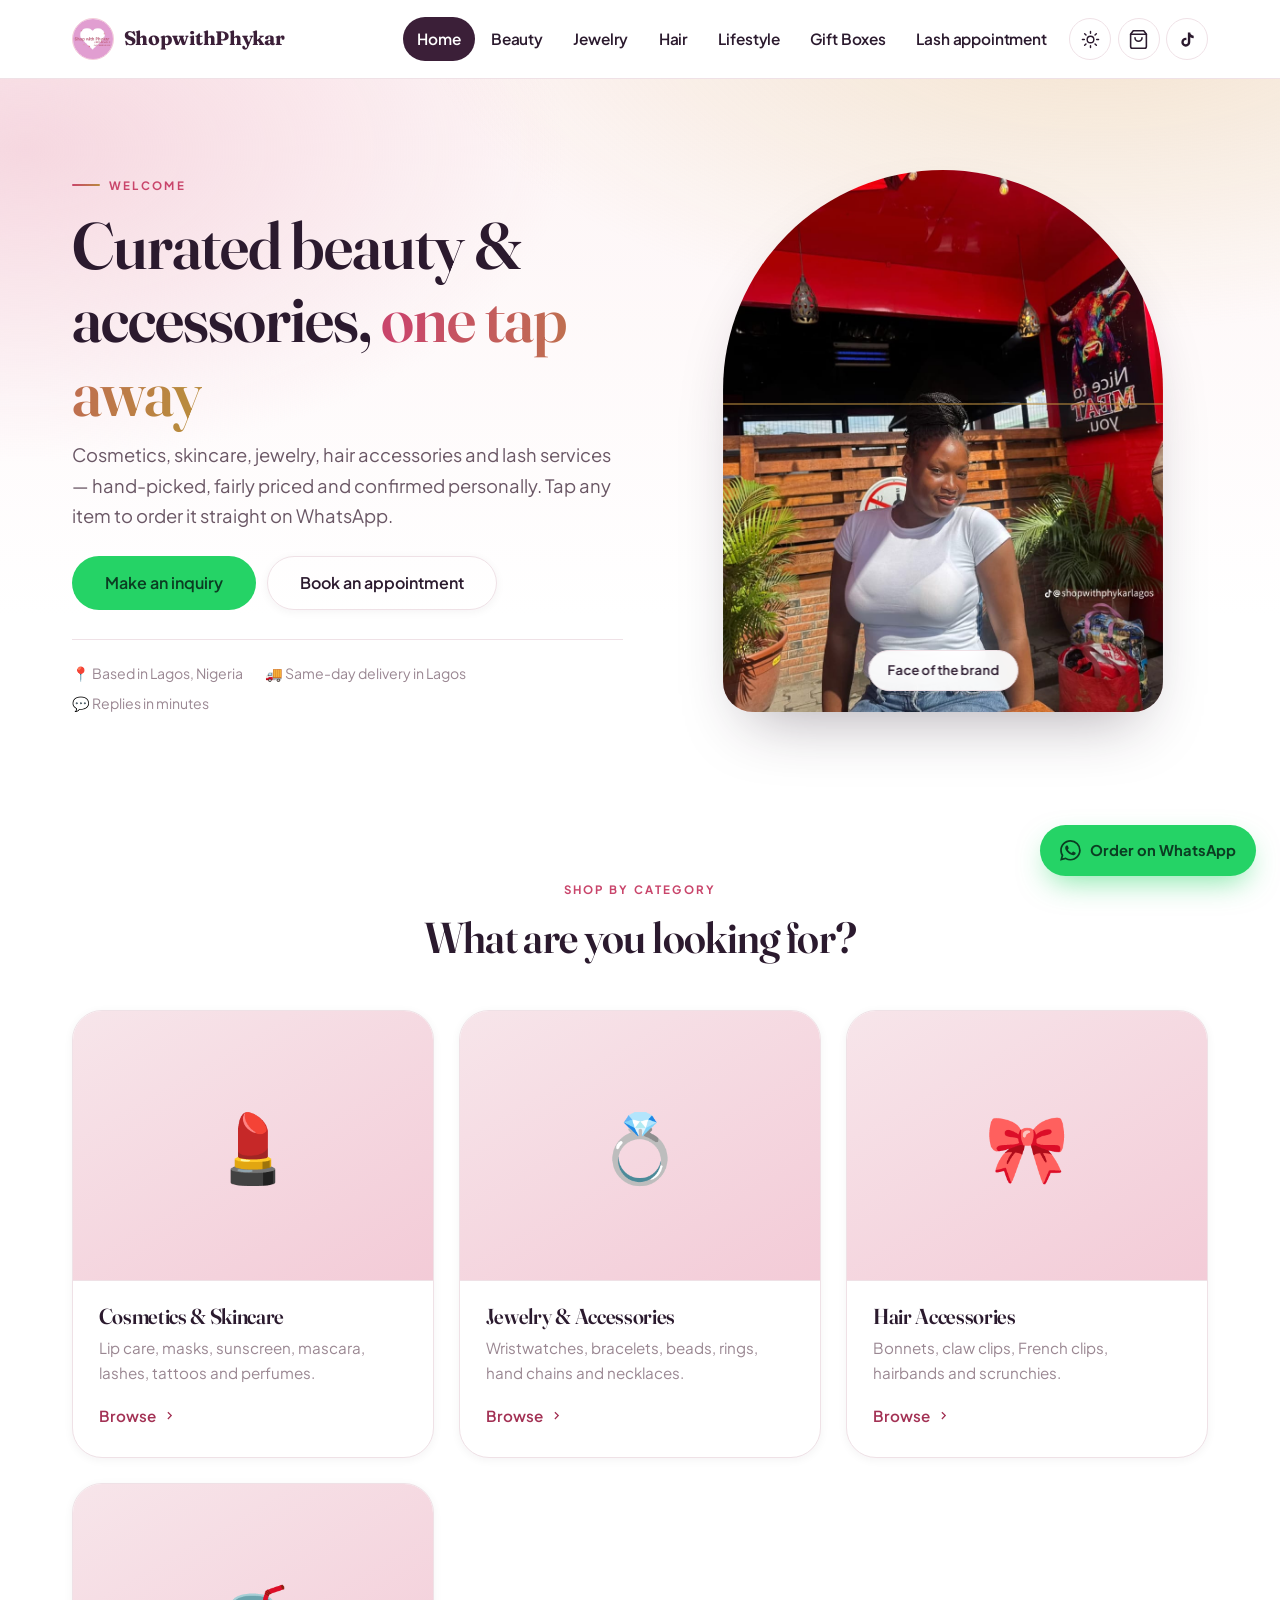
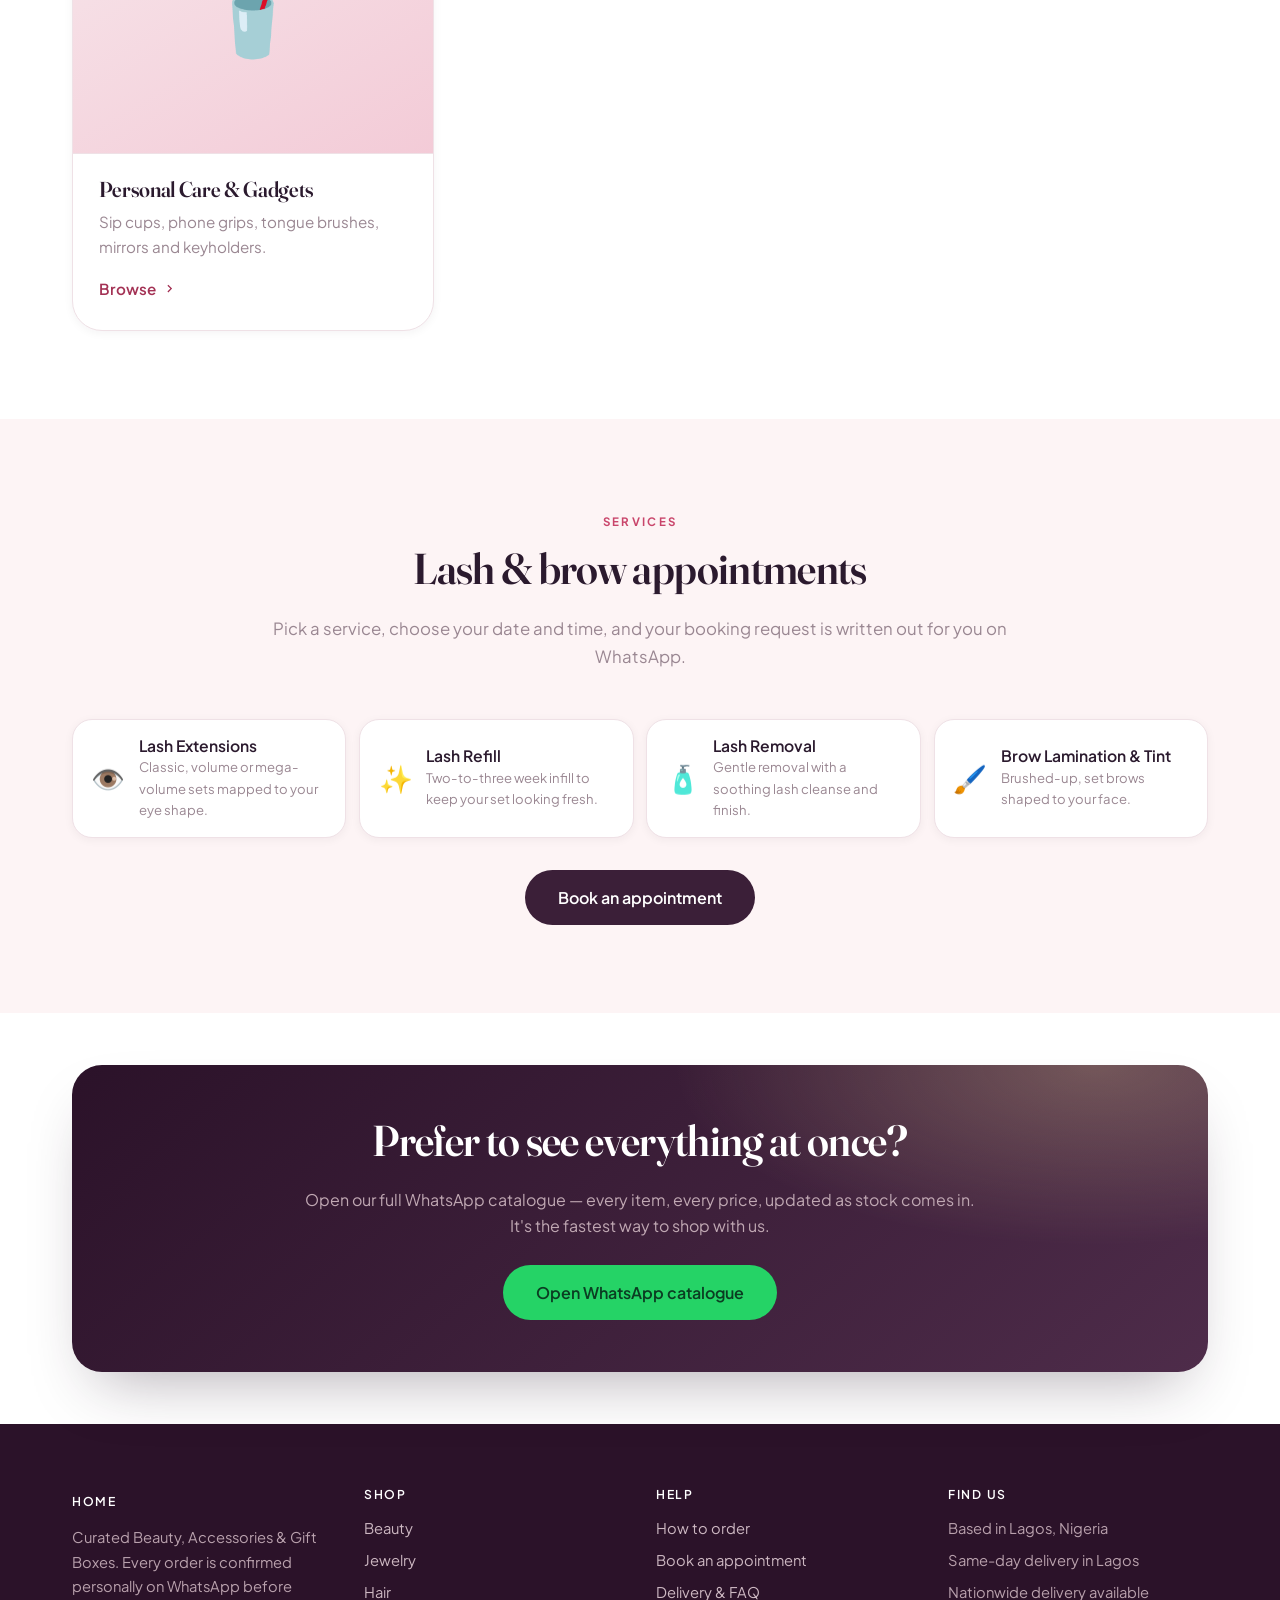
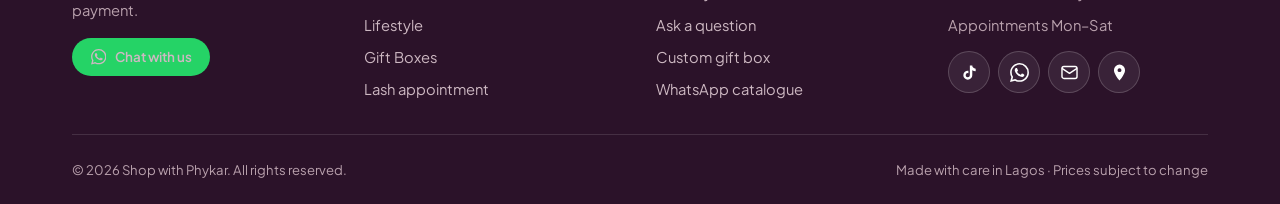
==== commit 5264fce3: "Homepage hero: inquiry button and new face caption - hero WhatsApp CTA is now 'Make an inquiry' and " ====
--- a/index.html
+++ b/index.html
@@ -66,7 +66,7 @@
         </p>
 
         <div class="hero-actions">
-          <a class="btn btn-wa btn-lg" data-wa="Hi Phykar! I'd like to place an order 🙏" href="#">Order on WhatsApp</a>
+          <a class="btn btn-wa btn-lg" data-wa="Hi Phykar! I'd like to make an inquiry 🙏 I'm asking about ___ and my budget is ₦___." href="#">Make an inquiry</a>
           <a class="btn btn-ghost btn-lg" href="appointments.html">Book an appointment</a>
         </div>
 
